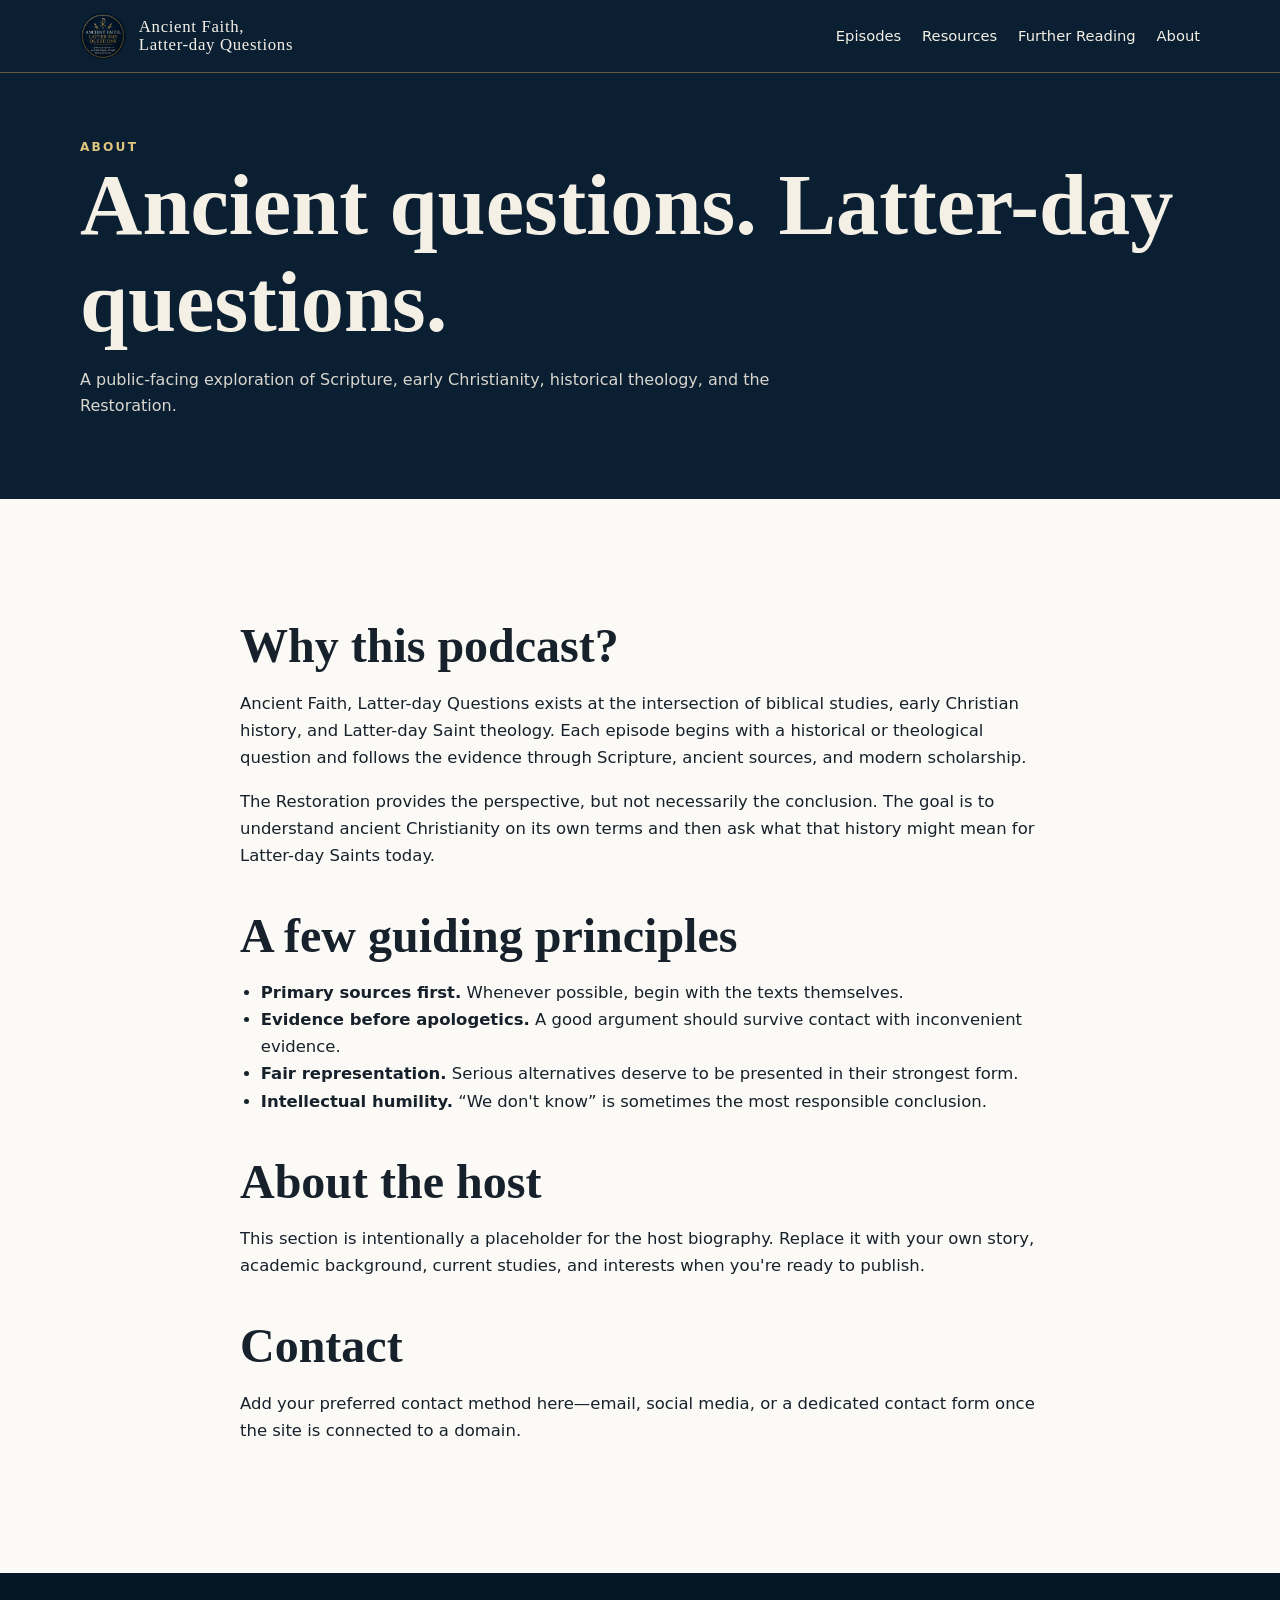
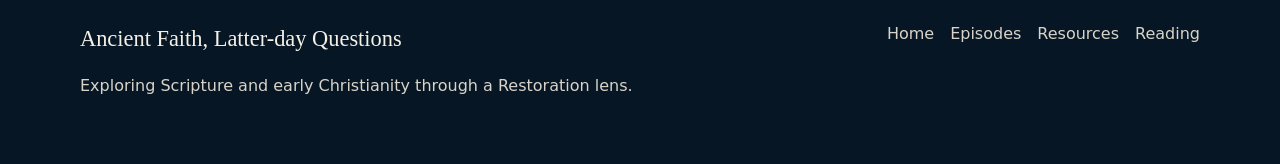
==== about.html @ 143a2c7d "Add files via upload Initial website" ====
<!doctype html>
<html lang="en">
<head><meta charset="utf-8"><meta name="viewport" content="width=device-width, initial-scale=1"><title>About | Ancient Faith, Latter-day Questions</title><link rel="stylesheet" href="css/style.css"></head>
<body>
<header class="site-header"><div class="container nav"><a class="brand" href="index.html"><img src="images/logo.png" alt=""><span class="brand-name">Ancient Faith,<br>Latter-day Questions</span></a><nav><ul class="nav-links"><li><a href="episodes.html">Episodes</a></li><li><a href="resources.html">Resources</a></li><li><a href="reading.html">Further Reading</a></li><li><a href="about.html">About</a></li></ul></nav></div></header>
<section class="page-hero"><div class="container"><div class="eyebrow">About</div><h1>Ancient questions. Latter-day questions.</h1><p>A public-facing exploration of Scripture, early Christianity, historical theology, and the Restoration.</p></div></section>
<main class="section"><div class="container content">
<h2>Why this podcast?</h2>
<p>Ancient Faith, Latter-day Questions exists at the intersection of biblical studies, early Christian history, and Latter-day Saint theology. Each episode begins with a historical or theological question and follows the evidence through Scripture, ancient sources, and modern scholarship.</p>
<p>The Restoration provides the perspective, but not necessarily the conclusion. The goal is to understand ancient Christianity on its own terms and then ask what that history might mean for Latter-day Saints today.</p>
<h2>A few guiding principles</h2>
<ul>
<li><strong>Primary sources first.</strong> Whenever possible, begin with the texts themselves.</li>
<li><strong>Evidence before apologetics.</strong> A good argument should survive contact with inconvenient evidence.</li>
<li><strong>Fair representation.</strong> Serious alternatives deserve to be presented in their strongest form.</li>
<li><strong>Intellectual humility.</strong> “We don't know” is sometimes the most responsible conclusion.</li>
</ul>
<h2>About the host</h2>
<p>This section is intentionally a placeholder for the host biography. Replace it with your own story, academic background, current studies, and interests when you're ready to publish.</p>
<h2>Contact</h2>
<p>Add your preferred contact method here—email, social media, or a dedicated contact form once the site is connected to a domain.</p>
</div></main>
<footer class="site-footer"><div class="container footer-grid"><div><div class="footer-title">Ancient Faith, Latter-day Questions</div><p>Exploring Scripture and early Christianity through a Restoration lens.</p></div><div class="footer-links"><a href="index.html">Home</a><a href="episodes.html">Episodes</a><a href="resources.html">Resources</a><a href="reading.html">Reading</a></div></div></footer>
</body></html>
---- css/style.css ----
:root {
  --navy: #0b1f33;
  --navy-2: #102b45;
  --gold: #c9a24a;
  --gold-light: #dfc57d;
  --ivory: #f4f0e6;
  --paper: #fbfaf6;
  --ink: #17212b;
  --muted: #66717d;
  --line: #d9d2c3;
  --white: #ffffff;
  --max-width: 1120px;
  --serif: Georgia, "Times New Roman", serif;
  --sans: Inter, ui-sans-serif, system-ui, -apple-system, BlinkMacSystemFont, "Segoe UI", sans-serif;
}

* { box-sizing: border-box; }
html { scroll-behavior: smooth; }
body {
  margin: 0;
  color: var(--ink);
  background: var(--paper);
  font-family: var(--sans);
  line-height: 1.65;
}
img { max-width: 100%; display: block; }
a { color: inherit; }
.container {
  width: min(calc(100% - 2rem), var(--max-width));
  margin-inline: auto;
}
.site-header {
  background: var(--navy);
  color: var(--ivory);
  border-bottom: 1px solid rgba(201,162,74,.45);
  position: sticky;
  top: 0;
  z-index: 20;
}
.nav {
  min-height: 72px;
  display: flex;
  align-items: center;
  justify-content: space-between;
  gap: 1rem;
}
.brand {
  display: flex;
  align-items: center;
  gap: .8rem;
  text-decoration: none;
}
.brand img {
  width: 46px;
  height: 46px;
  object-fit: cover;
  border-radius: 50%;
}
.brand-name {
  font-family: var(--serif);
  font-size: 1.05rem;
  letter-spacing: .04em;
  line-height: 1.05;
}
.nav-links {
  display: flex;
  gap: 1.3rem;
  list-style: none;
  padding: 0;
  margin: 0;
}
.nav-links a {
  text-decoration: none;
  color: var(--ivory);
  font-size: .92rem;
}
.nav-links a:hover { color: var(--gold-light); }

.hero {
  background:
    radial-gradient(circle at 78% 30%, rgba(201,162,74,.13), transparent 28%),
    linear-gradient(135deg, var(--navy), var(--navy-2));
  color: var(--ivory);
  padding: 5.5rem 0 5rem;
}
.hero-grid {
  display: grid;
  grid-template-columns: 1.3fr .7fr;
  gap: 4rem;
  align-items: center;
}
.eyebrow {
  color: var(--gold-light);
  text-transform: uppercase;
  letter-spacing: .18em;
  font-size: .76rem;
  font-weight: 700;
}
h1, h2, h3 {
  font-family: var(--serif);
  line-height: 1.12;
  margin: 0 0 1rem;
}
h1 { font-size: clamp(2.8rem, 7vw, 5.4rem); }
h2 { font-size: clamp(2rem, 4vw, 3rem); }
h3 { font-size: 1.5rem; }
.hero h1 { max-width: 800px; }
.hero-tagline {
  color: #ddd8ca;
  font-family: var(--serif);
  font-style: italic;
  font-size: 1.25rem;
  max-width: 700px;
  margin: 1.4rem 0 2rem;
}
.hero-logo {
  width: min(360px, 80vw);
  margin-inline: auto;
  border: 1px solid rgba(201,162,74,.55);
  box-shadow: 0 25px 60px rgba(0,0,0,.28);
}
.button-row { display: flex; flex-wrap: wrap; gap: .8rem; }
.button {
  display: inline-block;
  padding: .85rem 1.2rem;
  border-radius: 3px;
  text-decoration: none;
  font-weight: 700;
  border: 1px solid var(--gold);
}
.button-primary { background: var(--gold); color: var(--navy); }
.button-secondary { color: var(--ivory); }

.section { padding: 5rem 0; }
.section.alt { background: var(--ivory); }
.section-heading { max-width: 720px; margin-bottom: 2.2rem; }
.section-heading p { color: var(--muted); }

.cards {
  display: grid;
  grid-template-columns: repeat(3, 1fr);
  gap: 1.25rem;
}
.card {
  background: var(--white);
  border: 1px solid var(--line);
  padding: 1.5rem;
  box-shadow: 0 8px 25px rgba(23,33,43,.05);
}
.card .number {
  color: var(--gold);
  font-family: var(--serif);
  font-size: 1.6rem;
}
.card h3 { margin-top: .5rem; }
.card p { color: var(--muted); }

.featured {
  display: grid;
  grid-template-columns: .9fr 1.1fr;
  gap: 2.5rem;
  align-items: center;
}
.episode-art {
  aspect-ratio: 1;
  background: var(--navy);
  display: grid;
  place-items: center;
  border: 8px solid var(--ivory);
  outline: 1px solid var(--gold);
}
.episode-art img { width: 80%; }
.kicker {
  color: var(--gold);
  font-weight: 800;
  text-transform: uppercase;
  letter-spacing: .12em;
  font-size: .75rem;
}
.meta { color: var(--muted); font-size: .92rem; }

.quote {
  border-left: 3px solid var(--gold);
  padding: .5rem 0 .5rem 1.25rem;
  font-family: var(--serif);
  font-size: 1.35rem;
  font-style: italic;
  color: var(--navy);
}

.page-hero {
  background: var(--navy);
  color: var(--ivory);
  padding: 4rem 0;
}
.page-hero p { color: #d9d6ce; max-width: 720px; }

.content {
  max-width: 800px;
  margin: 0 auto;
}
.content h2 { margin-top: 2.5rem; }
.content h3 { margin-top: 2rem; }
.content p, .content li { font-size: 1.03rem; }
.content ul { padding-left: 1.3rem; }

.episode-list { display: grid; gap: 1rem; }
.episode-item {
  display: grid;
  grid-template-columns: auto 1fr auto;
  gap: 1.2rem;
  align-items: center;
  background: var(--white);
  border: 1px solid var(--line);
  padding: 1.25rem;
}
.episode-num {
  font-family: var(--serif);
  font-size: 1.5rem;
  color: var(--gold);
}
.episode-item h3 { margin: 0 0 .3rem; }
.episode-item p { margin: 0; color: var(--muted); }

.resource-grid {
  display: grid;
  grid-template-columns: repeat(2, 1fr);
  gap: 1.25rem;
}
.resource {
  background: var(--white);
  border: 1px solid var(--line);
  padding: 1.5rem;
}
.resource a { color: var(--navy); font-weight: 700; }
.resource a:hover { color: var(--gold); }

.site-footer {
  background: #071624;
  color: #d8d4c9;
  padding: 3rem 0;
  margin-top: 2rem;
}
.footer-grid {
  display: grid;
  grid-template-columns: 1fr auto;
  gap: 2rem;
}
.footer-title { font-family: var(--serif); color: var(--ivory); font-size: 1.4rem; }
.footer-links { display: flex; gap: 1rem; flex-wrap: wrap; }
.footer-links a { color: #d8d4c9; text-decoration: none; }

.small { font-size: .9rem; color: var(--muted); }
.gold-line {
  width: 80px;
  height: 2px;
  background: var(--gold);
  margin: 1rem 0 1.4rem;
}

@media (max-width: 800px) {
  .nav { align-items: flex-start; padding: .8rem 0; flex-direction: column; }
  .nav-links { flex-wrap: wrap; gap: .7rem 1rem; }
  .hero { padding: 4rem 0; }
  .hero-grid, .featured, .cards, .resource-grid { grid-template-columns: 1fr; }
  .hero-logo { max-width: 280px; }
  .episode-item { grid-template-columns: auto 1fr; }
  .episode-item .button { grid-column: 2; justify-self: start; }
  .footer-grid { grid-template-columns: 1fr; }
}
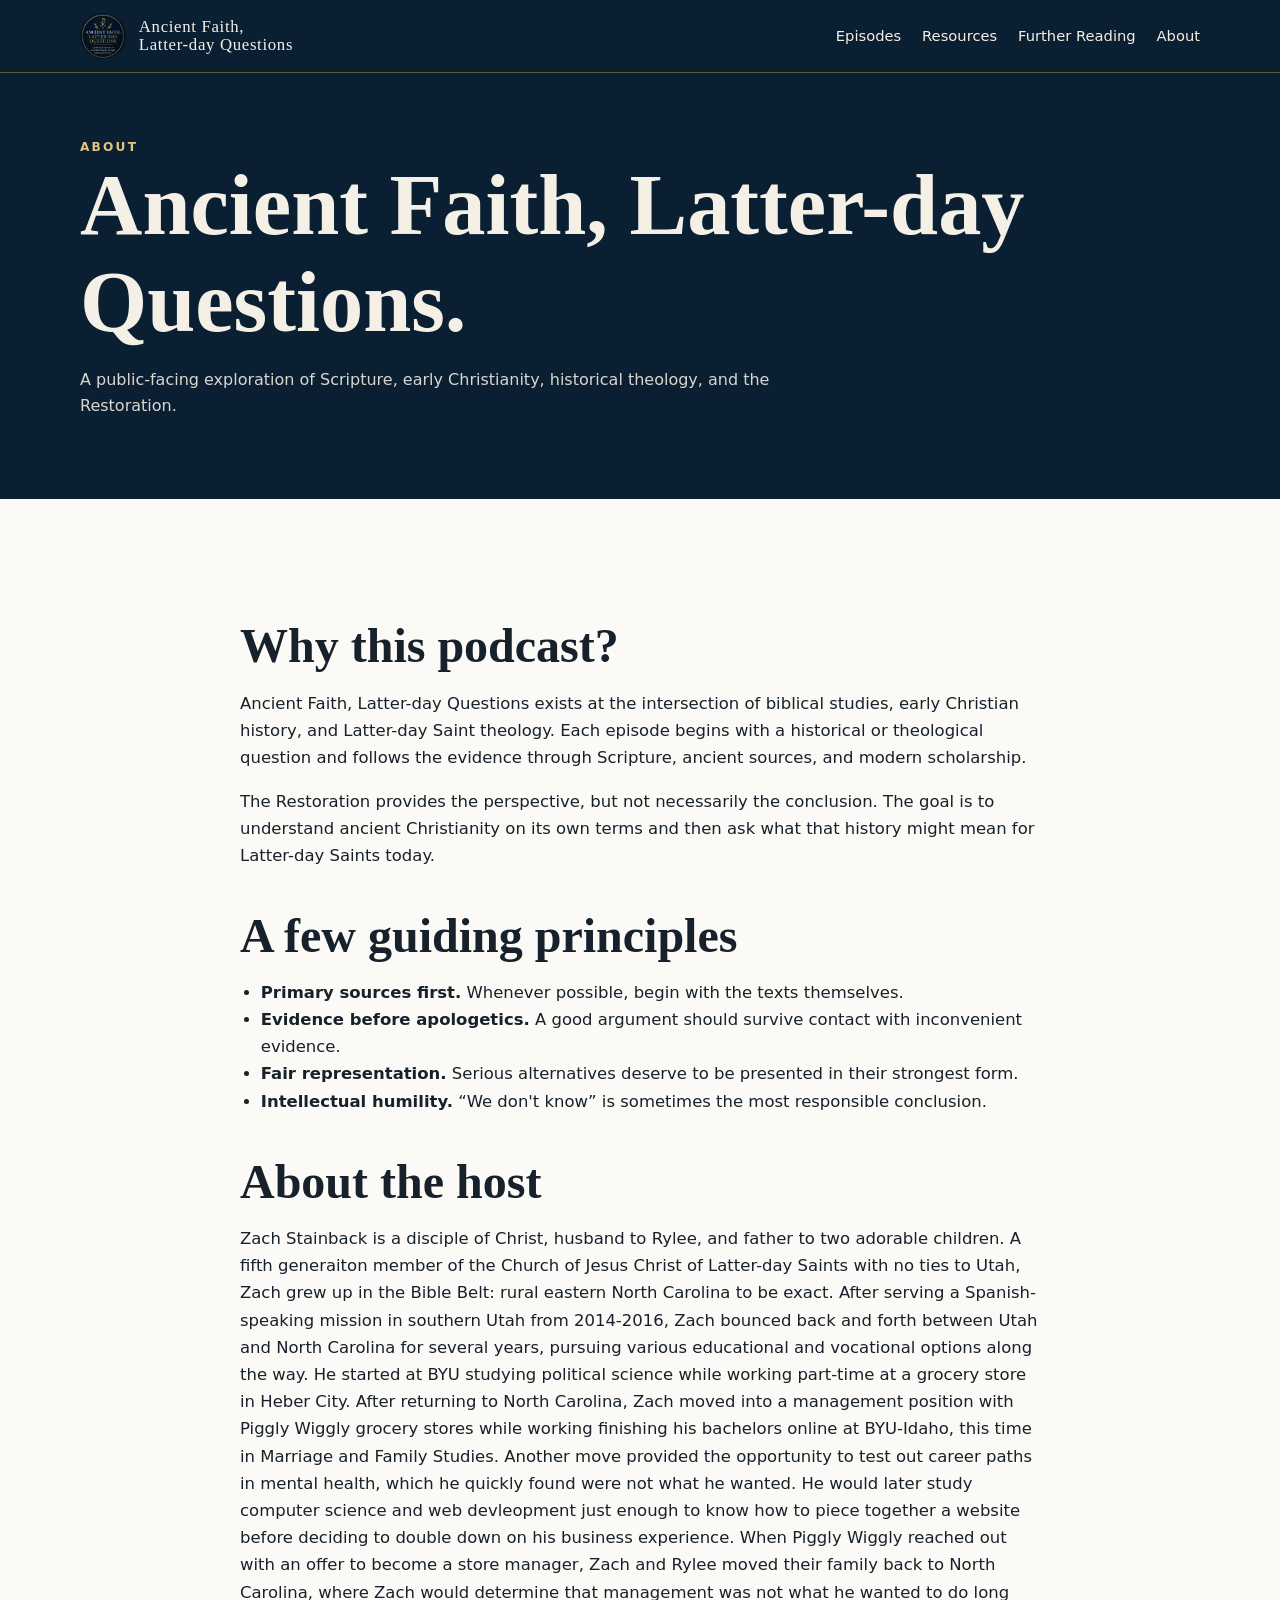
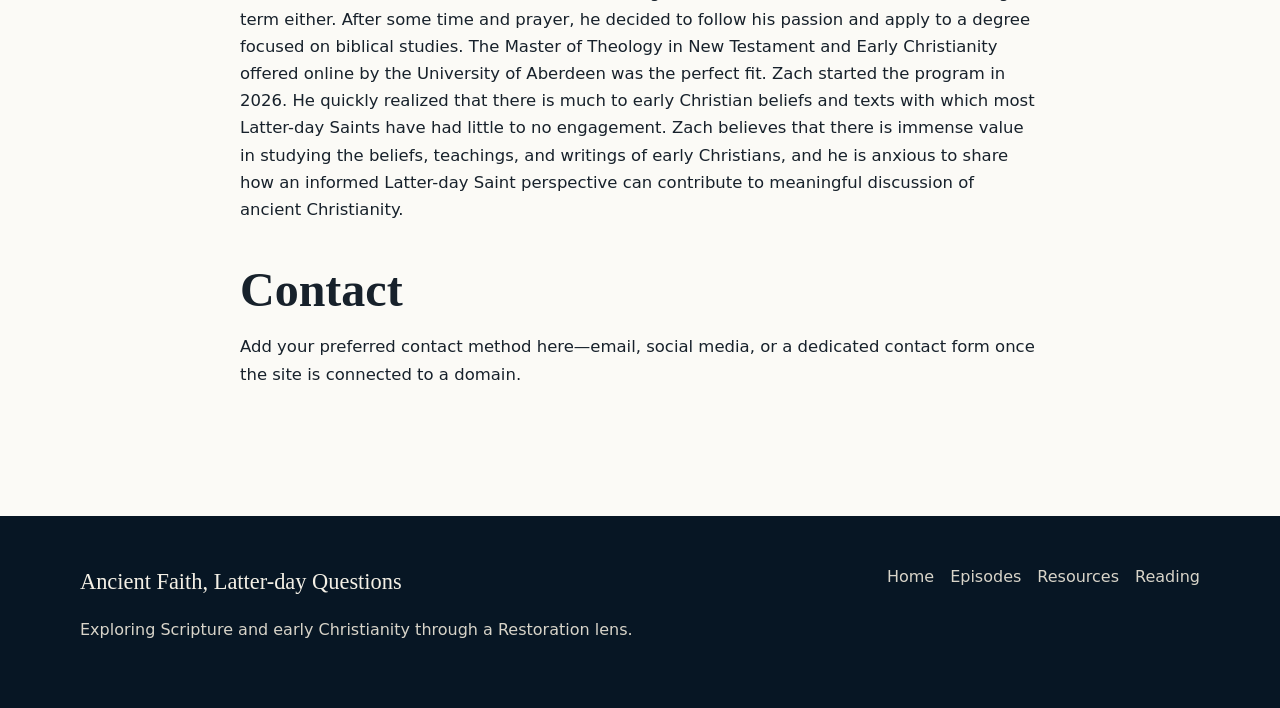
==== commit 70fe9609: "Update about.html Added specific personal information to the "About the Host" section." ====
--- a/about.html
+++ b/about.html
@@ -3,7 +3,7 @@
 <head><meta charset="utf-8"><meta name="viewport" content="width=device-width, initial-scale=1"><title>About | Ancient Faith, Latter-day Questions</title><link rel="stylesheet" href="css/style.css"></head>
 <body>
 <header class="site-header"><div class="container nav"><a class="brand" href="index.html"><img src="images/logo.png" alt=""><span class="brand-name">Ancient Faith,<br>Latter-day Questions</span></a><nav><ul class="nav-links"><li><a href="episodes.html">Episodes</a></li><li><a href="resources.html">Resources</a></li><li><a href="reading.html">Further Reading</a></li><li><a href="about.html">About</a></li></ul></nav></div></header>
-<section class="page-hero"><div class="container"><div class="eyebrow">About</div><h1>Ancient questions. Latter-day questions.</h1><p>A public-facing exploration of Scripture, early Christianity, historical theology, and the Restoration.</p></div></section>
+<section class="page-hero"><div class="container"><div class="eyebrow">About</div><h1>Ancient Faith, Latter-day Questions.</h1><p>A public-facing exploration of Scripture, early Christianity, historical theology, and the Restoration.</p></div></section>
 <main class="section"><div class="container content">
 <h2>Why this podcast?</h2>
 <p>Ancient Faith, Latter-day Questions exists at the intersection of biblical studies, early Christian history, and Latter-day Saint theology. Each episode begins with a historical or theological question and follows the evidence through Scripture, ancient sources, and modern scholarship.</p>
@@ -16,7 +16,10 @@
 <li><strong>Intellectual humility.</strong> “We don't know” is sometimes the most responsible conclusion.</li>
 </ul>
 <h2>About the host</h2>
-<p>This section is intentionally a placeholder for the host biography. Replace it with your own story, academic background, current studies, and interests when you're ready to publish.</p>
+<p>Zach Stainback is a disciple of Christ, husband to Rylee, and father to two adorable children. A fifth generaiton member of the Church of Jesus Christ of Latter-day Saints with no ties to Utah, Zach grew up in the Bible Belt: rural eastern North Carolina to be exact. After serving a Spanish-speaking mission in southern Utah from 2014-2016, Zach bounced back and forth between Utah and North Carolina for several years, pursuing various educational and vocational options along the way. He started at BYU studying political science while working part-time at a grocery store in Heber City. 
+  After returning to North Carolina, Zach moved into a management position with Piggly Wiggly grocery stores while working finishing his bachelors online at BYU-Idaho, this time in Marriage and Family Studies. Another move provided the opportunity to test out career paths in mental health, which he quickly found were not what he wanted. He would later study computer science and web devleopment just enough to know how to piece together a website
+before deciding to double down on his business experience. When Piggly Wiggly reached out with an offer to become a store manager, Zach and Rylee moved their family back to North Carolina, where Zach would determine that management was not what he wanted to do long term either. After some time and prayer, he decided to follow his passion and apply to a degree focused on biblical studies. The Master of Theology in New Testament and Early Christianity offered online by the University of Aberdeen was the perfect fit.
+Zach started the program in 2026. He quickly realized that there is much to early Christian beliefs and texts with which most Latter-day Saints have had little to no engagement. Zach believes that there is immense value in studying the beliefs, teachings, and writings of early Christians, and he is anxious to share how an informed Latter-day Saint perspective can contribute to meaningful discussion of ancient Christianity.</p>
 <h2>Contact</h2>
 <p>Add your preferred contact method here—email, social media, or a dedicated contact form once the site is connected to a domain.</p>
 </div></main>
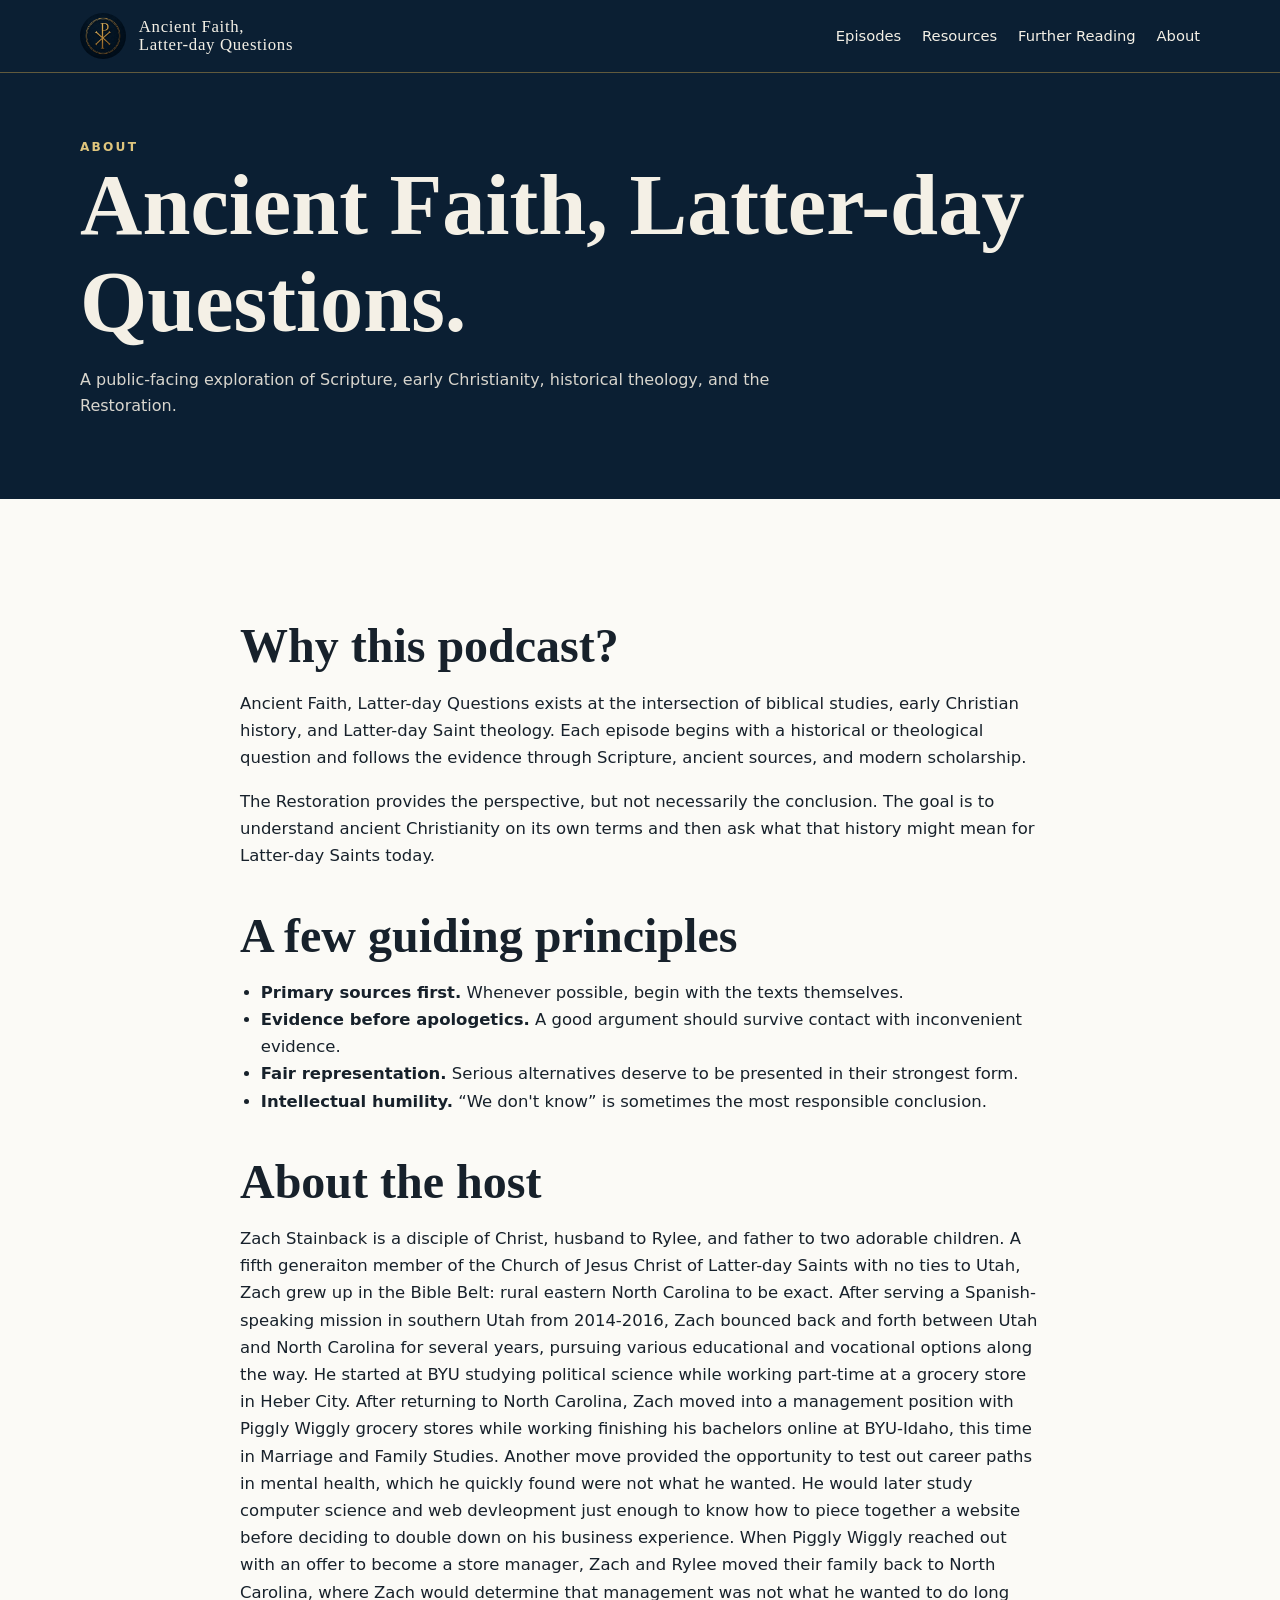
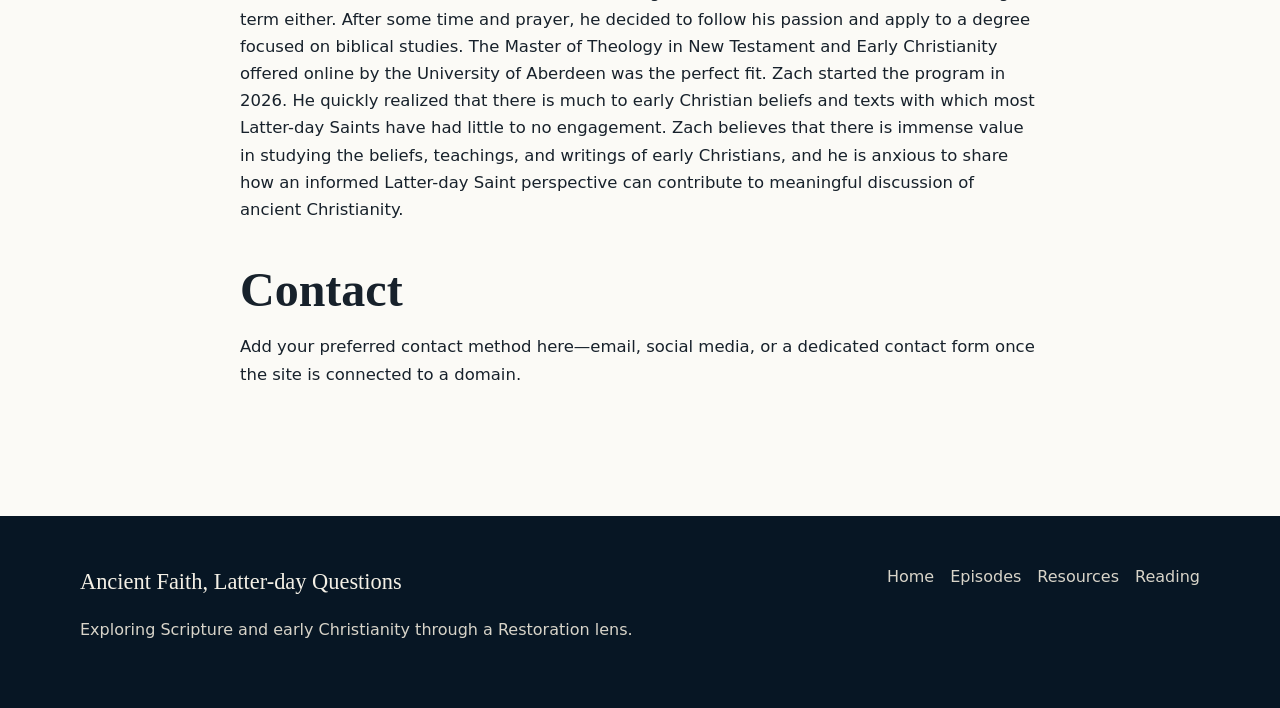
==== commit a31520ff: "Update about.html" ====
--- a/about.html
+++ b/about.html
@@ -2,7 +2,7 @@
 <html lang="en">
 <head><meta charset="utf-8"><meta name="viewport" content="width=device-width, initial-scale=1"><title>About | Ancient Faith, Latter-day Questions</title><link rel="stylesheet" href="css/style.css"></head>
 <body>
-<header class="site-header"><div class="container nav"><a class="brand" href="index.html"><img src="images/logo.png" alt=""><span class="brand-name">Ancient Faith,<br>Latter-day Questions</span></a><nav><ul class="nav-links"><li><a href="episodes.html">Episodes</a></li><li><a href="resources.html">Resources</a></li><li><a href="reading.html">Further Reading</a></li><li><a href="about.html">About</a></li></ul></nav></div></header>
+<header class="site-header"><div class="container nav"><a class="brand" href="index.html"><img src="images/christogram.png" alt=""><span class="brand-name">Ancient Faith,<br>Latter-day Questions</span></a><nav><ul class="nav-links"><li><a href="episodes.html">Episodes</a></li><li><a href="resources.html">Resources</a></li><li><a href="reading.html">Further Reading</a></li><li><a href="about.html">About</a></li></ul></nav></div></header>
 <section class="page-hero"><div class="container"><div class="eyebrow">About</div><h1>Ancient Faith, Latter-day Questions.</h1><p>A public-facing exploration of Scripture, early Christianity, historical theology, and the Restoration.</p></div></section>
 <main class="section"><div class="container content">
 <h2>Why this podcast?</h2>
